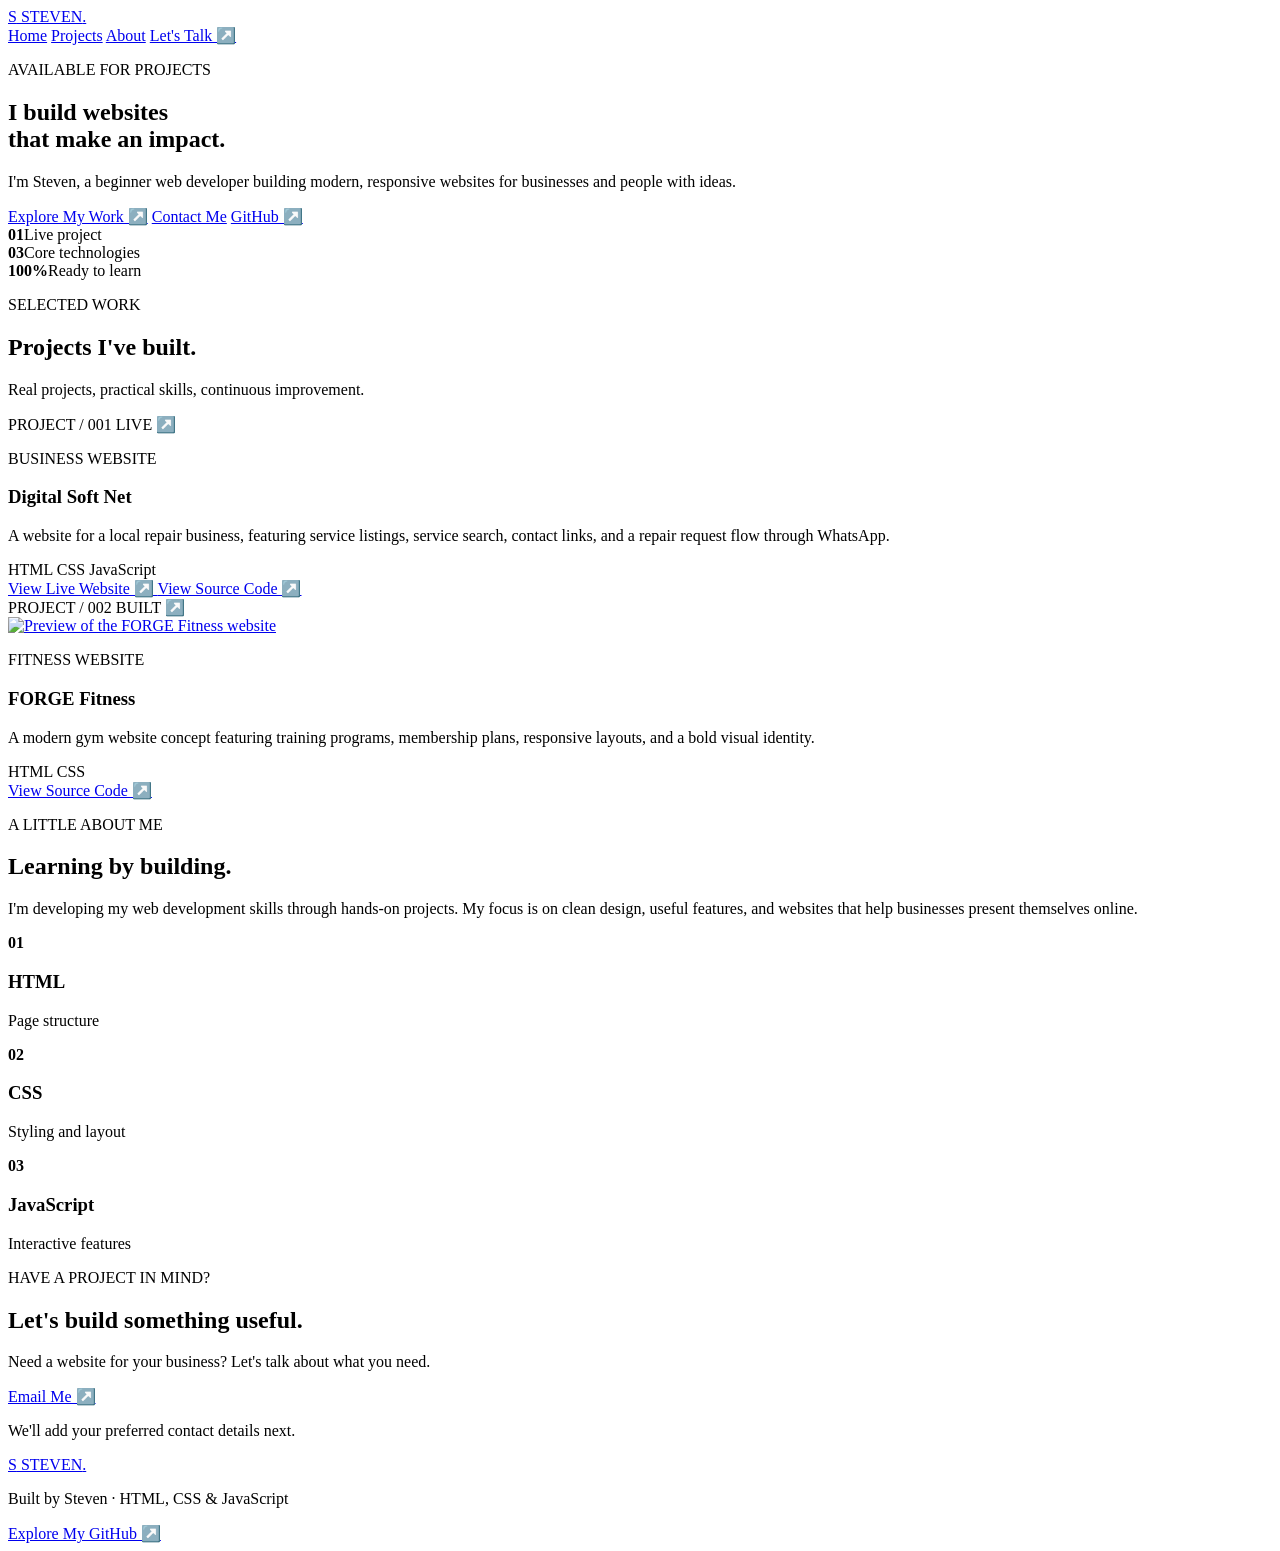
==== index.html @ 060c8510 "Add initial HTML structure for portfolio website This file contains the complete HTML structure for " ====
<!DOCTYPE html>
<html lang="en">
<head>
  <meta charset="UTF-8">
  <meta name="viewport" content="width=device-width, initial-scale=1.0">
  <meta name="description" content="Steven's web development portfolio. Explore websites and projects built with HTML, CSS, and JavaScript.">
  <title>Steven | Web Developer</title>
  <link rel="stylesheet" href="style.css">
</head>
<body>

  <nav class="navbar">
    <a href="#" class="logo"><span> S</span> STEVEN<span class="dot">.</span></a>

    <div class="nav-links">
      <a href="#home">Home</a>
      <a href="#projects">Projects</a>
      <a href="#about">About</a>
      <a href="#contact" class="nav-cta">Let's Talk ↗️</a>
    </div>
  </nav>

  <main>
    <section class="hero" id="home">
      <p class="eyebrow"><span class="status-dot"></span> AVAILABLE FOR PROJECTS</p>

      <h1>I build websites<br>that <span>make an impact.</span></h1>

      <p class="hero-text">
        I'm Steven, a beginner web developer building modern,
        responsive websites for businesses and people with ideas.
      </p>

      <div class="hero-actions">
  <a href="#projects" class="btn btn-primary">Explore My Work ↗️</a>
  <a href="#contact" class="btn btn-secondary">Contact Me</a>
  <a href="https://github.com/steven-koussa" target="_blank" rel="noopener noreferrer" class="btn btn-secondary">GitHub ↗️</a>
</div>

      <div class="hero-stats">
        <div><strong>01</strong><span>Live project</span></div>
        <div><strong>03</strong><span>Core technologies</span></div>
        <div><strong>100%</strong><span>Ready to learn</span></div>
      </div>
    </section>

    <section class="projects section" id="projects">
      <p class="eyebrow">SELECTED WORK</p>
      <h2>Projects I've <span>built.</span></h2>
      <p class="section-intro">Real projects, practical skills, continuous improvement.</p>

      <article class="project-card">
        <div class="project-top">
          <span class="project-number">PROJECT / 001</span>
          <span class="project-status">LIVE ↗️</span>
        </div>

        <div class="project-content">
          <p class="project-type">BUSINESS WEBSITE</p>
          <h3>Digital Soft Net</h3>
          <p>
            A website for a local repair business, featuring service listings,
            service search, contact links, and a repair request flow through WhatsApp.
          </p>

          <div class="tech-list">
            <span>HTML</span>
            <span>CSS</span>
            <span>JavaScript</span>
          </div>

          <a href="https://digitalsoftnet.netlify.app/" target="_blank" rel="noopener noreferrer" class="project-link">
            View Live Website ↗️
          </a>
          <a href="https://github.com/steven-koussa/phone-repair-website" target="_blank" rel="noopener noreferrer" class="project-link">
            View Source Code ↗️
          </a>
        </div>
      </article>
      
      <article class="project-card">
        <div class="project-top">
          <span class="project-number">PROJECT / 002</span>
          <span class="project-status">BUILT ↗️</span>
        </div>

        
<a
  href="forge-preview.png"
  target="_blank"
  rel="noopener noreferrer"
  aria-label="Open full-size FORGE Fitness screenshot"
>
  <img
    class="project-preview"
    src="forge-preview.png"
    alt="Preview of the FORGE Fitness website"
  >
</a>


        <div class="project-content">
          <p class="project-type">FITNESS WEBSITE</p>
          <h3>FORGE Fitness</h3>
          <p>
            A modern gym website concept featuring training programs,
            membership plans, responsive layouts, and a bold visual identity.
          </p>

          <div class="tech-list">
            <span>HTML</span>
            <span>CSS</span>
          </div>

          <a href="https://github.com/steven-koussa/forge-fitness" target="_blank" rel="noopener noreferrer" class="project-link">
            View Source Code ↗️
          </a>
        </div>
      </article>

    </section>

    <section class="about section" id="about">
      <p class="eyebrow">A LITTLE ABOUT ME</p>
      <h2>Learning by <span>building.</span></h2>
      <p class="section-intro">
        I'm developing my web development skills through hands-on projects.
        My focus is on clean design, useful features, and websites that help
        businesses present themselves online.
      </p>

      <div class="skills">
        <div><strong>01</strong><h3>HTML</h3><p>Page structure</p></div>
        <div><strong>02</strong><h3>CSS</h3><p>Styling and layout</p></div>
        <div><strong>03</strong><h3>JavaScript</h3><p>Interactive features</p></div>
      </div>
    </section>

    <section class="contact section" id="contact">
      <p class="eyebrow">HAVE A PROJECT IN MIND?</p>
      <h2>Let's build something <span>useful.</span></h2>
      <p class="section-intro">
        Need a website for your business? Let's talk about what you need.
      </p>
      <a class="btn btn-primary" href="mailto:stevenkoussa@gmail.com">Email Me ↗️</a>
      <p class="small-note">We'll add your preferred contact details next.</p>
    </section>
  </main>

  <footer>
    <a href="#home" class="logo"><span> S</span> STEVEN<span class="dot">.</span></a>
    <p>Built by Steven · HTML, CSS & JavaScript</p>
    <a href="https://github.com/steven-koussa" target="_blank" rel="noopener noreferrer">Explore My GitHub ↗️</a>
  </footer>

</body>
</html>
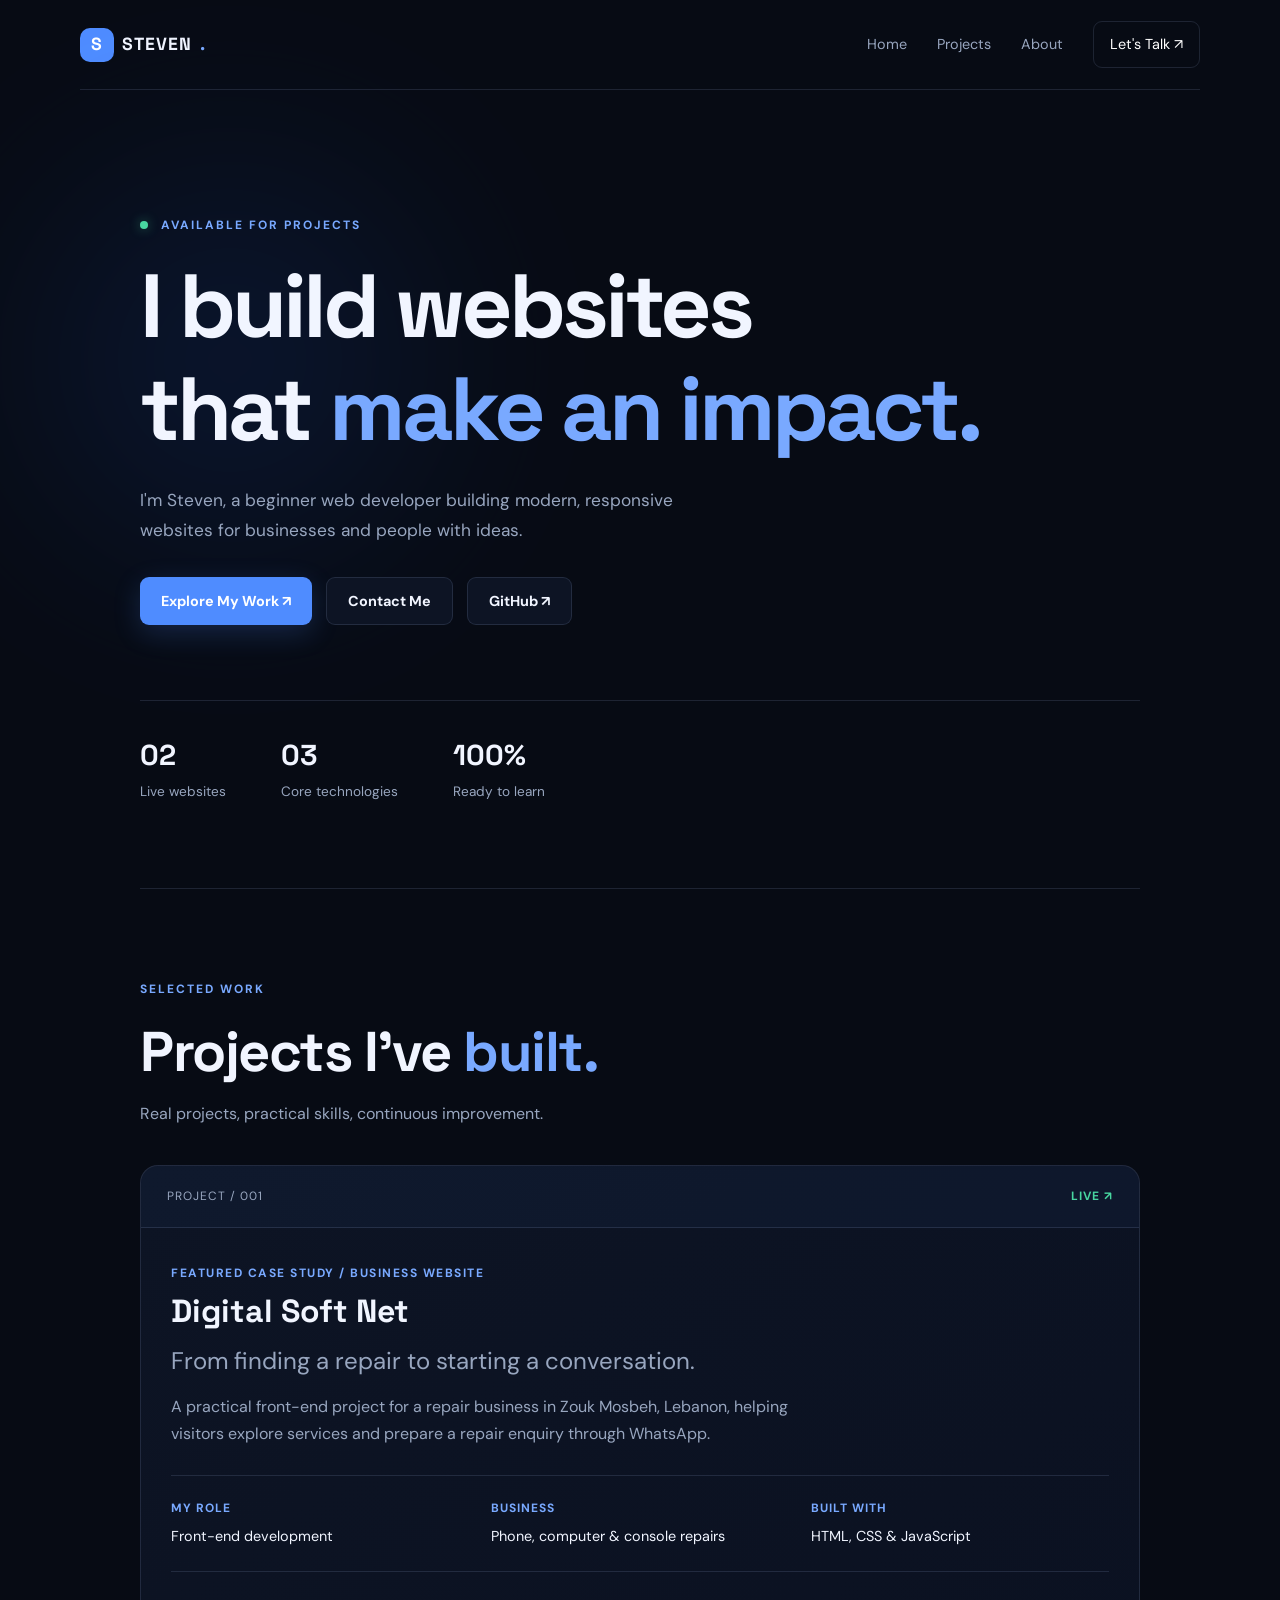
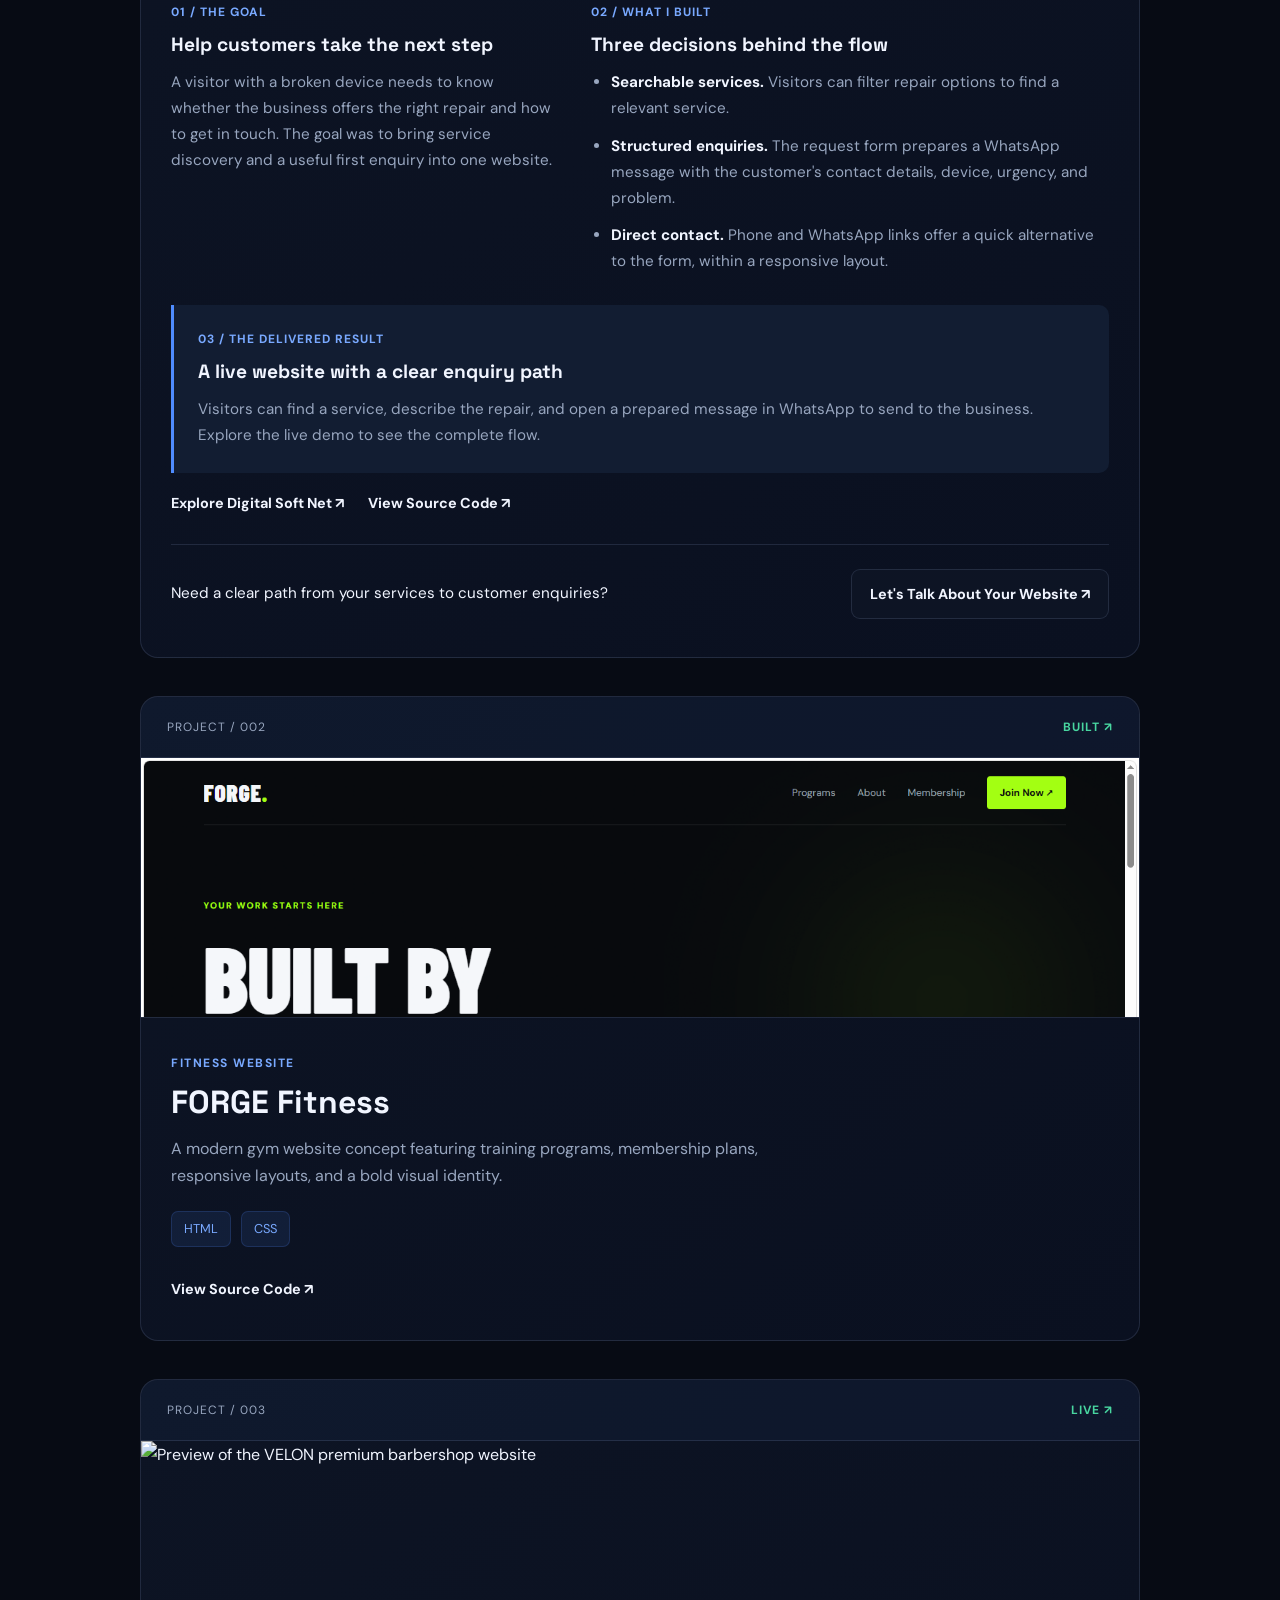
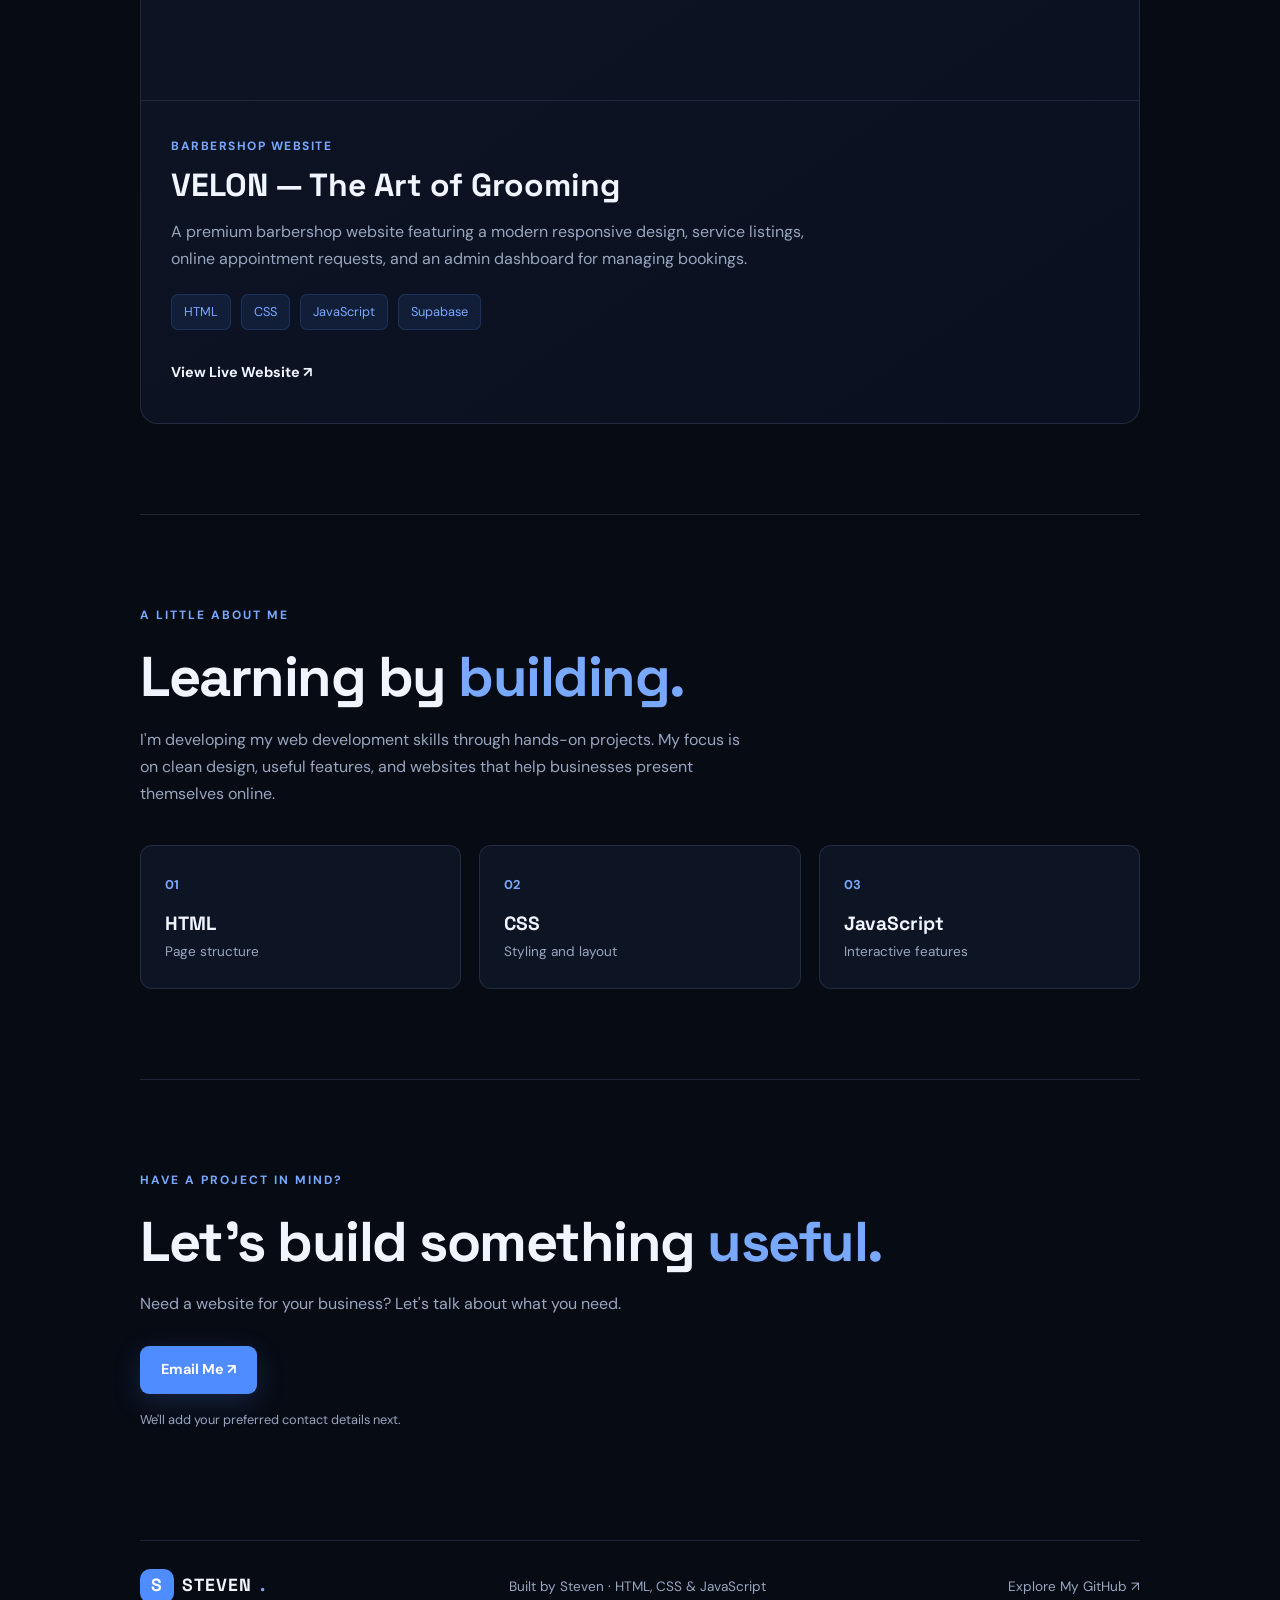
==== commit d845450b: "Update portfolio case study" ====
--- a/index.html
+++ b/index.html
@@ -1,157 +1,313 @@
-<!DOCTYPE html>
-<html lang="en">
-<head>
-  <meta charset="UTF-8">
-  <meta name="viewport" content="width=device-width, initial-scale=1.0">
-  <meta name="description" content="Steven's web development portfolio. Explore websites and projects built with HTML, CSS, and JavaScript.">
-  <title>Steven | Web Developer</title>
-  <link rel="stylesheet" href="style.css">
-</head>
-<body>
-
-  <nav class="navbar">
-    <a href="#" class="logo"><span> S</span> STEVEN<span class="dot">.</span></a>
-
-    <div class="nav-links">
-      <a href="#home">Home</a>
-      <a href="#projects">Projects</a>
-      <a href="#about">About</a>
-      <a href="#contact" class="nav-cta">Let's Talk ↗️</a>
-    </div>
-  </nav>
-
-  <main>
-    <section class="hero" id="home">
-      <p class="eyebrow"><span class="status-dot"></span> AVAILABLE FOR PROJECTS</p>
-
-      <h1>I build websites<br>that <span>make an impact.</span></h1>
-
-      <p class="hero-text">
-        I'm Steven, a beginner web developer building modern,
-        responsive websites for businesses and people with ideas.
-      </p>
-
-      <div class="hero-actions">
-  <a href="#projects" class="btn btn-primary">Explore My Work ↗️</a>
-  <a href="#contact" class="btn btn-secondary">Contact Me</a>
-  <a href="https://github.com/steven-koussa" target="_blank" rel="noopener noreferrer" class="btn btn-secondary">GitHub ↗️</a>
-</div>
-
-      <div class="hero-stats">
-        <div><strong>01</strong><span>Live project</span></div>
-        <div><strong>03</strong><span>Core technologies</span></div>
-        <div><strong>100%</strong><span>Ready to learn</span></div>
-      </div>
-    </section>
-
-    <section class="projects section" id="projects">
-      <p class="eyebrow">SELECTED WORK</p>
-      <h2>Projects I've <span>built.</span></h2>
-      <p class="section-intro">Real projects, practical skills, continuous improvement.</p>
-
-      <article class="project-card">
-        <div class="project-top">
-          <span class="project-number">PROJECT / 001</span>
-          <span class="project-status">LIVE ↗️</span>
-        </div>
-
-        <div class="project-content">
-          <p class="project-type">BUSINESS WEBSITE</p>
-          <h3>Digital Soft Net</h3>
-          <p>
-            A website for a local repair business, featuring service listings,
-            service search, contact links, and a repair request flow through WhatsApp.
-          </p>
-
-          <div class="tech-list">
-            <span>HTML</span>
-            <span>CSS</span>
-            <span>JavaScript</span>
-          </div>
-
-          <a href="https://digitalsoftnet.netlify.app/" target="_blank" rel="noopener noreferrer" class="project-link">
-            View Live Website ↗️
-          </a>
-          <a href="https://github.com/steven-koussa/phone-repair-website" target="_blank" rel="noopener noreferrer" class="project-link">
-            View Source Code ↗️
-          </a>
-        </div>
-      </article>
-      
-      <article class="project-card">
-        <div class="project-top">
-          <span class="project-number">PROJECT / 002</span>
-          <span class="project-status">BUILT ↗️</span>
-        </div>
-
-        
-<a
-  href="forge-preview.png"
-  target="_blank"
-  rel="noopener noreferrer"
-  aria-label="Open full-size FORGE Fitness screenshot"
->
-  <img
-    class="project-preview"
-    src="forge-preview.png"
-    alt="Preview of the FORGE Fitness website"
-  >
-</a>
-
-
-        <div class="project-content">
-          <p class="project-type">FITNESS WEBSITE</p>
-          <h3>FORGE Fitness</h3>
-          <p>
-            A modern gym website concept featuring training programs,
-            membership plans, responsive layouts, and a bold visual identity.
-          </p>
-
-          <div class="tech-list">
-            <span>HTML</span>
-            <span>CSS</span>
-          </div>
-
-          <a href="https://github.com/steven-koussa/forge-fitness" target="_blank" rel="noopener noreferrer" class="project-link">
-            View Source Code ↗️
-          </a>
-        </div>
-      </article>
-
-    </section>
-
-    <section class="about section" id="about">
-      <p class="eyebrow">A LITTLE ABOUT ME</p>
-      <h2>Learning by <span>building.</span></h2>
-      <p class="section-intro">
-        I'm developing my web development skills through hands-on projects.
-        My focus is on clean design, useful features, and websites that help
-        businesses present themselves online.
-      </p>
-
-      <div class="skills">
-        <div><strong>01</strong><h3>HTML</h3><p>Page structure</p></div>
-        <div><strong>02</strong><h3>CSS</h3><p>Styling and layout</p></div>
-        <div><strong>03</strong><h3>JavaScript</h3><p>Interactive features</p></div>
-      </div>
-    </section>
-
-    <section class="contact section" id="contact">
-      <p class="eyebrow">HAVE A PROJECT IN MIND?</p>
-      <h2>Let's build something <span>useful.</span></h2>
-      <p class="section-intro">
-        Need a website for your business? Let's talk about what you need.
-      </p>
-      <a class="btn btn-primary" href="mailto:stevenkoussa@gmail.com">Email Me ↗️</a>
-      <p class="small-note">We'll add your preferred contact details next.</p>
-    </section>
-  </main>
-
-  <footer>
-    <a href="#home" class="logo"><span> S</span> STEVEN<span class="dot">.</span></a>
-    <p>Built by Steven · HTML, CSS & JavaScript</p>
-    <a href="https://github.com/steven-koussa" target="_blank" rel="noopener noreferrer">Explore My GitHub ↗️</a>
-  </footer>
-
-</body>
-</html>
+
+<!DOCTYPE html>
+<html lang="en">
+<head>
+  <meta charset="UTF-8">
+  <meta name="viewport" content="width=device-width, initial-scale=1.0">
+  <meta name="description" content="Steven's web development portfolio. Explore websites and projects built with HTML, CSS, and JavaScript.">
+  <title>Steven | Web Developer</title>
+  <link rel="stylesheet" href="style.css">
+</head>
+<body>
+
+  <nav class="navbar">
+    <a href="#" class="logo"><span>S</span> STEVEN<span class="dot">.</span></a>
+
+    <div class="nav-links">
+      <a href="#home">Home</a>
+      <a href="#projects">Projects</a>
+      <a href="#about">About</a>
+      <a href="#contact" class="nav-cta">Let's Talk ↗</a>
+    </div>
+  </nav>
+
+  <main>
+    <section class="hero" id="home">
+      <p class="eyebrow"><span class="status-dot"></span> AVAILABLE FOR PROJECTS</p>
+
+      <h1>I build websites<br>that <span>make an impact.</span></h1>
+
+      <p class="hero-text">
+        I'm Steven, a beginner web developer building modern,
+        responsive websites for businesses and people with ideas.
+      </p>
+
+      <div class="hero-actions">
+        <a href="#projects" class="btn btn-primary">Explore My Work ↗</a>
+        <a href="#contact" class="btn btn-secondary">Contact Me</a>
+        <a href="https://github.com/steven-koussa" target="_blank" rel="noopener noreferrer" class="btn btn-secondary">GitHub ↗</a>
+      </div>
+
+      <div class="hero-stats">
+        <div><strong>02</strong><span>Live websites</span></div>
+        <div><strong>03</strong><span>Core technologies</span></div>
+        <div><strong>100%</strong><span>Ready to learn</span></div>
+      </div>
+    </section>
+
+    <section class="projects section" id="projects">
+      <p class="eyebrow">SELECTED WORK</p>
+      <h2>Projects I've <span>built.</span></h2>
+      <p class="section-intro">Real projects, practical skills, continuous improvement.</p>
+
+      <!-- PROJECT 001: DIGITAL SOFT NET -->
+      <article
+  class="project-card case-study"
+  id="digital-soft-net"
+  aria-labelledby="digital-soft-net-title"
+>
+  <div class="project-top">
+    <span class="project-number">PROJECT / 001</span>
+    <span class="project-status">LIVE ↗</span>
+  </div>
+
+  <div class="project-content">
+    <p class="project-type">
+      FEATURED CASE STUDY / BUSINESS WEBSITE
+    </p>
+
+    <h3 id="digital-soft-net-title">Digital Soft Net</h3>
+
+    <p class="case-study-summary">
+      From finding a repair to starting a conversation.
+    </p>
+
+    <p>
+      A practical front-end project for a repair business in Zouk Mosbeh,
+      Lebanon, helping visitors explore services and prepare a repair enquiry
+      through WhatsApp.
+    </p>
+
+    <dl class="case-study-facts">
+      <div>
+        <dt>My role</dt>
+        <dd>Front-end development</dd>
+      </div>
+
+      <div>
+        <dt>Business</dt>
+        <dd>Phone, computer &amp; console repairs</dd>
+      </div>
+
+      <div>
+        <dt>Built with</dt>
+        <dd>HTML, CSS &amp; JavaScript</dd>
+      </div>
+    </dl>
+
+    <div class="case-study-grid">
+      <section aria-labelledby="repair-goal">
+        <p class="case-study-label">01 / THE GOAL</p>
+
+        <h4 id="repair-goal">Help customers take the next step</h4>
+
+        <p>
+          A visitor with a broken device needs to know whether the business
+          offers the right repair and how to get in touch. The goal was to
+          bring service discovery and a useful first enquiry into one website.
+        </p>
+      </section>
+
+      <section aria-labelledby="repair-approach">
+        <p class="case-study-label">02 / WHAT I BUILT</p>
+
+        <h4 id="repair-approach">Three decisions behind the flow</h4>
+
+        <ul class="case-study-decisions">
+          <li>
+            <strong>Searchable services.</strong>
+            Visitors can filter repair options to find a relevant service.
+          </li>
+
+          <li>
+            <strong>Structured enquiries.</strong>
+            The request form prepares a WhatsApp message with the customer's
+            contact details, device, urgency, and problem.
+          </li>
+
+          <li>
+            <strong>Direct contact.</strong>
+            Phone and WhatsApp links offer a quick alternative to the form,
+            within a responsive layout.
+          </li>
+        </ul>
+      </section>
+    </div>
+
+    <section
+      class="case-study-outcome"
+      aria-labelledby="repair-outcome"
+    >
+      <p class="case-study-label">03 / THE DELIVERED RESULT</p>
+
+      <h4 id="repair-outcome">
+        A live website with a clear enquiry path
+      </h4>
+
+      <p>
+        Visitors can find a service, describe the repair, and open a prepared
+        message in WhatsApp to send to the business. Explore the live demo
+        to see the complete flow.
+      </p>
+    </section>
+
+    <div class="case-study-links">
+      <a
+        href="https://digitalsoftnet.netlify.app/"
+        target="_blank"
+        rel="noopener noreferrer"
+        class="project-link"
+      >
+        Explore Digital Soft Net ↗
+      </a>
+
+      <a
+        href="https://github.com/steven-koussa/phone-repair-website"
+        target="_blank"
+        rel="noopener noreferrer"
+        class="project-link"
+      >
+        View Source Code ↗
+      </a>
+    </div>
+
+    <div class="case-study-cta">
+      <p>Need a clear path from your services to customer enquiries?</p>
+
+      <a href="#contact" class="btn btn-secondary">
+        Let's Talk About Your Website ↗
+      </a>
+    </div>
+  </div>
+</article>
+
+      <!-- PROJECT 002: FORGE FITNESS -->
+      <article class="project-card">
+        <div class="project-top">
+          <span class="project-number">PROJECT / 002</span>
+          <span class="project-status">BUILT ↗</span>
+        </div>
+
+        <a
+          href="forge-preview.png"
+          target="_blank"
+          rel="noopener noreferrer"
+          aria-label="Open full-size FORGE Fitness screenshot"
+        >
+          <img
+            class="project-preview"
+            src="forge-preview.png"
+            alt="Preview of the FORGE Fitness website"
+            loading="lazy"
+          >
+        </a>
+
+        <div class="project-content">
+          <p class="project-type">FITNESS WEBSITE</p>
+          <h3>FORGE Fitness</h3>
+          <p>
+            A modern gym website concept featuring training programs,
+            membership plans, responsive layouts, and a bold visual identity.
+          </p>
+
+          <div class="tech-list">
+            <span>HTML</span>
+            <span>CSS</span>
+          </div>
+
+          <a
+            href="https://github.com/steven-koussa/forge-fitness"
+            target="_blank"
+            rel="noopener noreferrer"
+            class="project-link"
+          >
+            View Source Code ↗
+          </a>
+        </div>
+      </article>
+
+      <!-- PROJECT 003: VELON -->
+      <article class="project-card">
+        <div class="project-top">
+          <span class="project-number">PROJECT / 003</span>
+          <span class="project-status">LIVE ↗</span>
+        </div>
+
+        <a
+          href="velon-preview.png"
+          target="_blank"
+          rel="noopener noreferrer"
+          aria-label="Open full-size VELON website screenshot"
+        >
+          <img
+            class="project-preview"
+            src="velon-preview.png"
+            alt="Preview of the VELON premium barbershop website"
+            loading="lazy"
+          >
+        </a>
+
+        <div class="project-content">
+          <p class="project-type">BARBERSHOP WEBSITE</p>
+          <h3>VELON — The Art of Grooming</h3>
+          <p>
+            A premium barbershop website featuring a modern responsive design,
+            service listings, online appointment requests, and an admin dashboard
+            for managing bookings.
+          </p>
+
+          <div class="tech-list">
+            <span>HTML</span>
+            <span>CSS</span>
+            <span>JavaScript</span>
+            <span>Supabase</span>
+          </div>
+
+          <a
+            href="https://prismatic-clafoutis-58bf9b.netlify.app/"
+            target="_blank"
+            rel="noopener noreferrer"
+            class="project-link"
+          >
+            View Live Website ↗
+          </a>
+        </div>
+      </article>
+
+    </section>
+
+    <section class="about section" id="about">
+      <p class="eyebrow">A LITTLE ABOUT ME</p>
+      <h2>Learning by <span>building.</span></h2>
+      <p class="section-intro">
+        I'm developing my web development skills through hands-on projects.
+        My focus is on clean design, useful features, and websites that help
+        businesses present themselves online.
+      </p>
+
+      <div class="skills">
+        <div><strong>01</strong><h3>HTML</h3><p>Page structure</p></div>
+        <div><strong>02</strong><h3>CSS</h3><p>Styling and layout</p></div>
+        <div><strong>03</strong><h3>JavaScript</h3><p>Interactive features</p></div>
+      </div>
+    </section>
+
+    <section class="contact section" id="contact">
+      <p class="eyebrow">HAVE A PROJECT IN MIND?</p>
+      <h2>Let's build something <span>useful.</span></h2>
+      <p class="section-intro">
+        Need a website for your business? Let's talk about what you need.
+      </p>
+      <a class="btn btn-primary" href="mailto:stevenkoussa@gmail.com">Email Me ↗</a>
+      <p class="small-note">We'll add your preferred contact details next.</p>
+    </section>
+  </main>
+
+  <footer>
+    <a href="#home" class="logo"><span>S</span> STEVEN<span class="dot">.</span></a>
+    <p>Built by Steven · HTML, CSS & JavaScript</p>
+    <a href="https://github.com/steven-koussa" target="_blank" rel="noopener noreferrer">Explore My GitHub ↗</a>
+  </footer>
+
+</body>
+</html>
--- a/style.css
+++ b/style.css
@@ -0,0 +1,591 @@
+
+@import url('https://fonts.googleapis.com/css2?family=DM+Sans:wght@400;500;600;700&family=Space+Grotesk:wght@400;500;600;700&display=swap');
+
+:root {
+  --bg: #070b14;
+  --surface: #0d1424;
+  --surface-light: #121d32;
+  --blue: #4f8cff;
+  --blue-light: #79a9ff;
+  --text: #f1f5ff;
+  --muted: #98a6bf;
+  --border: rgba(148, 170, 210, 0.16);
+}
+
+* {
+  margin: 0;
+  padding: 0;
+  box-sizing: border-box;
+}
+
+html {
+  scroll-behavior: smooth;
+  scroll-padding-top: 90px;
+}
+
+body {
+  background: var(--bg);
+  color: var(--text);
+  font-family: 'DM Sans', sans-serif;
+  line-height: 1.7;
+}
+
+a {
+  color: inherit;
+  text-decoration: none;
+}
+
+.navbar {
+  width: min(1120px, 90%);
+  margin: auto;
+  min-height: 90px;
+  display: flex;
+  align-items: center;
+  justify-content: space-between;
+  gap: 24px;
+  border-bottom: 1px solid var(--border);
+}
+
+.logo {
+  display: inline-flex;
+  align-items: center;
+  gap: 8px;
+  font-family: 'Space Grotesk', sans-serif;
+  font-size: 1.1rem;
+  font-weight: 700;
+  letter-spacing: 1px;
+}
+
+.logo > span:first-child {
+  display: grid;
+  place-items: center;
+  width: 34px;
+  height: 34px;
+  background: var(--blue);
+  color: white;
+  border-radius: 10px;
+}
+
+.dot,
+h1 span,
+h2 span {
+  color: var(--blue-light);
+}
+
+.nav-links {
+  display: flex;
+  align-items: center;
+  gap: 30px;
+}
+
+.nav-links a {
+  color: var(--muted);
+  font-size: 0.9rem;
+  transition: color 0.2s ease;
+}
+
+.nav-links a:hover {
+  color: var(--text);
+}
+
+.nav-links .nav-cta {
+  color: white;
+  padding: 10px 16px;
+  border: 1px solid var(--border);
+  border-radius: 9px;
+}
+
+.hero {
+  width: min(1000px, 90%);
+  margin: auto;
+  padding: 125px 0 85px;
+  position: relative;
+  isolation: isolate;
+}
+
+.hero::before {
+  content: "";
+  position: absolute;
+  top: 80px;
+  left: -100px;
+  width: 380px;
+  height: 380px;
+  background: #2563eb;
+  opacity: 0.12;
+  filter: blur(110px);
+  border-radius: 50%;
+  z-index: -1;
+  pointer-events: none;
+}
+
+.eyebrow {
+  color: var(--blue-light);
+  font-size: 0.75rem;
+  font-weight: 700;
+  letter-spacing: 2px;
+  margin-bottom: 20px;
+}
+
+.status-dot {
+  display: inline-block;
+  width: 8px;
+  height: 8px;
+  background: #48d6a0;
+  border-radius: 50%;
+  margin-right: 8px;
+  box-shadow: 0 0 12px rgba(72, 214, 160, 0.45);
+}
+
+h1,
+h2,
+h3 {
+  font-family: 'Space Grotesk', sans-serif;
+  line-height: 1.15;
+}
+
+h1 {
+  max-width: 850px;
+  font-size: clamp(3rem, 7vw, 5.8rem);
+  letter-spacing: -4px;
+}
+
+.hero-text {
+  max-width: 590px;
+  margin-top: 25px;
+  color: var(--muted);
+  font-size: 1.08rem;
+}
+
+.hero-actions {
+  display: flex;
+  flex-wrap: wrap;
+  gap: 14px;
+  margin-top: 32px;
+}
+
+.btn {
+  display: inline-flex;
+  align-items: center;
+  justify-content: center;
+  min-height: 48px;
+  padding: 0 21px;
+  border-radius: 9px;
+  font-weight: 700;
+  font-size: 0.9rem;
+  transition: transform 0.2s ease, box-shadow 0.2s ease;
+}
+
+.btn:hover {
+  transform: translateY(-3px);
+}
+
+.btn-primary {
+  color: white;
+  background: var(--blue);
+  box-shadow: 0 8px 28px rgba(79, 140, 255, 0.2);
+}
+
+.btn-primary:hover {
+  box-shadow: 0 12px 35px rgba(79, 140, 255, 0.35);
+}
+
+.btn-secondary {
+  border: 1px solid var(--border);
+  background: var(--surface);
+}
+
+.hero-stats {
+  display: flex;
+  flex-wrap: wrap;
+  gap: 55px;
+  margin-top: 75px;
+  padding-top: 30px;
+  border-top: 1px solid var(--border);
+}
+
+.hero-stats div {
+  display: flex;
+  flex-direction: column;
+}
+
+.hero-stats strong {
+  font-family: 'Space Grotesk', sans-serif;
+  font-size: 1.8rem;
+}
+
+.hero-stats span {
+  color: var(--muted);
+  font-size: 0.85rem;
+}
+
+.section {
+  width: min(1000px, 90%);
+  margin: auto;
+  padding: 90px 0;
+  border-top: 1px solid var(--border);
+}
+
+h2 {
+  font-size: clamp(2.2rem, 5vw, 3.5rem);
+  letter-spacing: -1.5px;
+}
+
+.section-intro {
+  max-width: 620px;
+  color: var(--muted);
+  margin-top: 16px;
+}
+
+.project-card {
+  margin-top: 38px;
+  background: linear-gradient(145deg, var(--surface), #0a1020);
+  border: 1px solid var(--border);
+  border-radius: 18px;
+  overflow: hidden;
+  transition: border-color 0.25s ease, transform 0.25s ease;
+}
+
+.project-card:hover {
+  border-color: rgba(79, 140, 255, 0.55);
+  transform: translateY(-4px);
+}
+
+.project-top {
+  display: flex;
+  justify-content: space-between;
+  padding: 20px 26px;
+  background: rgba(79, 140, 255, 0.045);
+  border-bottom: 1px solid var(--border);
+  font-size: 0.75rem;
+  letter-spacing: 1px;
+}
+
+.project-number {
+  color: var(--muted);
+}
+
+.project-status {
+  color: #48d6a0;
+  font-weight: 700;
+}
+
+.project-content {
+  padding: 35px 30px 38px;
+}
+
+.project-type {
+  color: var(--blue-light);
+  font-size: 0.75rem;
+  font-weight: 700;
+  letter-spacing: 1.5px;
+}
+
+.project-content h3 {
+  font-size: 2rem;
+  margin-top: 10px;
+}
+
+.project-content > p:not(.project-type) {
+  max-width: 650px;
+  color: var(--muted);
+  margin-top: 14px;
+}
+
+.tech-list {
+  display: flex;
+  flex-wrap: wrap;
+  gap: 10px;
+  margin: 22px 0;
+}
+
+.tech-list span {
+  padding: 6px 12px;
+  color: var(--blue-light);
+  background: rgba(79, 140, 255, 0.1);
+  border: 1px solid rgba(79, 140, 255, 0.18);
+  border-radius: 7px;
+  font-size: 0.8rem;
+}
+
+.project-link {
+  display: inline-block;
+  margin: 8px 20px 0 0;
+  font-weight: 700;
+  font-size: 0.9rem;
+}
+
+.project-link {
+  transition: color 0.2s ease, transform 0.2s ease;
+}
+
+.project-link:hover {
+  color: var(--blue-light);
+  transform: translateX(4px);
+}
+
+footer a:hover {
+  color: var(--blue-light);
+}
+
+.skills {
+  display: grid;
+  grid-template-columns: repeat(3, 1fr);
+  gap: 18px;
+  margin-top: 38px;
+}
+
+.skills > div {
+  padding: 24px;
+  background: var(--surface);
+  border: 1px solid var(--border);
+  border-radius: 12px;
+}
+
+.skills strong {
+  color: var(--blue-light);
+  font-size: 0.8rem;
+}
+
+.skills h3 {
+  margin-top: 16px;
+  font-size: 1.2rem;
+}
+
+.skills p {
+  color: var(--muted);
+  font-size: 0.85rem;
+  margin-top: 5px;
+}
+
+.contact {
+  padding-bottom: 110px;
+}
+
+.contact .btn {
+  margin-top: 28px;
+}
+
+.small-note {
+  color: var(--muted);
+  font-size: 0.8rem;
+  margin-top: 15px;
+}
+
+footer {
+  width: min(1000px, 90%);
+  margin: auto;
+  padding: 28px 0;
+  border-top: 1px solid var(--border);
+  display: flex;
+  align-items: center;
+  justify-content: space-between;
+  gap: 20px;
+  flex-wrap: wrap;
+}
+
+footer p,
+footer > a:last-child {
+  color: var(--muted);
+  font-size: 0.85rem;
+}
+
+@media (max-width: 700px) {
+  .navbar {
+    padding: 20px 0;
+    flex-direction: column;
+  }
+
+  .nav-links {
+    justify-content: center;
+    flex-wrap: wrap;
+    gap: 15px;
+  }
+
+  .hero {
+    padding: 85px 0 60px;
+  }
+
+  h1 {
+    letter-spacing: -2px;
+  }
+
+  .hero-stats {
+    gap: 28px;
+  }
+
+  .section {
+    padding: 65px 0;
+  }
+
+  .skills {
+    grid-template-columns: 1fr;
+  }
+
+  .project-content {
+    padding: 25px 20px;
+  }
+
+  footer {
+    flex-direction: column;
+    align-items: flex-start;
+  }
+}
+
+@media (prefers-reduced-motion: reduce) {
+  *,
+  *::before,
+  *::after {
+    scroll-behavior: auto !important;
+    transition-duration: 0.01ms !important;
+  }
+}
+
+.project-preview {
+  display: block;
+  width: 100%;
+  height: 260px;
+  object-fit: cover;
+  object-position: top;
+  border-bottom: 1px solid var(--border);
+  transition: transform 0.3s ease;
+}
+
+.project-card:hover .project-preview {
+  transform: scale(1.02);
+}
+
+@media (max-width: 700px) {
+  .project-preview {
+    height: 190px;
+  }
+}
+/* Featured project case study */
+.case-study .case-study-summary {
+  max-width: 760px;
+  color: var(--text);
+  font-size: clamp(1.15rem, 2.5vw, 1.5rem);
+  line-height: 1.45;
+}
+
+.case-study-facts {
+  display: grid;
+  grid-template-columns: repeat(3, minmax(0, 1fr));
+  gap: 22px;
+  margin-top: 28px;
+  padding: 22px 0;
+  border-top: 1px solid var(--border);
+  border-bottom: 1px solid var(--border);
+}
+
+.case-study-facts dt,
+.case-study-label {
+  color: var(--blue-light);
+  font-size: 0.75rem;
+  font-weight: 700;
+  letter-spacing: 1px;
+}
+
+.case-study-facts dt {
+  text-transform: uppercase;
+}
+
+.case-study-facts dd {
+  margin-top: 6px;
+  font-size: 0.9rem;
+}
+
+.case-study-grid {
+  display: grid;
+  grid-template-columns: minmax(0, 1fr) minmax(0, 1.35fr);
+  gap: 36px;
+  margin-top: 30px;
+}
+
+.case-study h4 {
+  margin: 10px 0 12px;
+  font-family: 'Space Grotesk', sans-serif;
+  font-size: 1.2rem;
+  line-height: 1.35;
+}
+
+.case-study-grid section > p:last-child,
+.case-study-decisions,
+.case-study-outcome > p:last-child {
+  color: var(--muted);
+  font-size: 0.95rem;
+}
+
+.case-study-decisions {
+  padding-left: 20px;
+}
+
+.case-study-decisions li + li {
+  margin-top: 12px;
+}
+
+.case-study-decisions strong {
+  color: var(--text);
+}
+
+.case-study-outcome {
+  margin-top: 30px;
+  padding: 24px;
+  background: var(--surface-light);
+  border-left: 3px solid var(--blue);
+  border-radius: 0 10px 10px 0;
+}
+
+.case-study-links {
+  display: flex;
+  flex-wrap: wrap;
+  gap: 8px 24px;
+  margin-top: 18px;
+}
+
+.case-study-links .project-link {
+  margin: 0;
+}
+
+.case-study a:focus-visible {
+  outline: 2px solid var(--blue-light);
+  outline-offset: 5px;
+  border-radius: 3px;
+}
+
+.case-study-cta {
+  display: flex;
+  flex-wrap: wrap;
+  align-items: center;
+  justify-content: space-between;
+  gap: 16px;
+  margin-top: 28px;
+  padding-top: 24px;
+  border-top: 1px solid var(--border);
+}
+
+.case-study-cta p {
+  flex: 1 1 260px;
+  font-size: 0.95rem;
+}
+
+.case-study-cta .btn {
+  max-width: 100%;
+  padding: 12px 18px;
+  text-align: center;
+}
+
+@media (max-width: 700px) {
+  .case-study-facts,
+  .case-study-grid {
+    grid-template-columns: 1fr;
+    gap: 22px;
+  }
+
+  .case-study-outcome {
+    padding: 20px;
+  }
+
+  .case-study-cta .btn {
+    width: 100%;
+  }
+}
